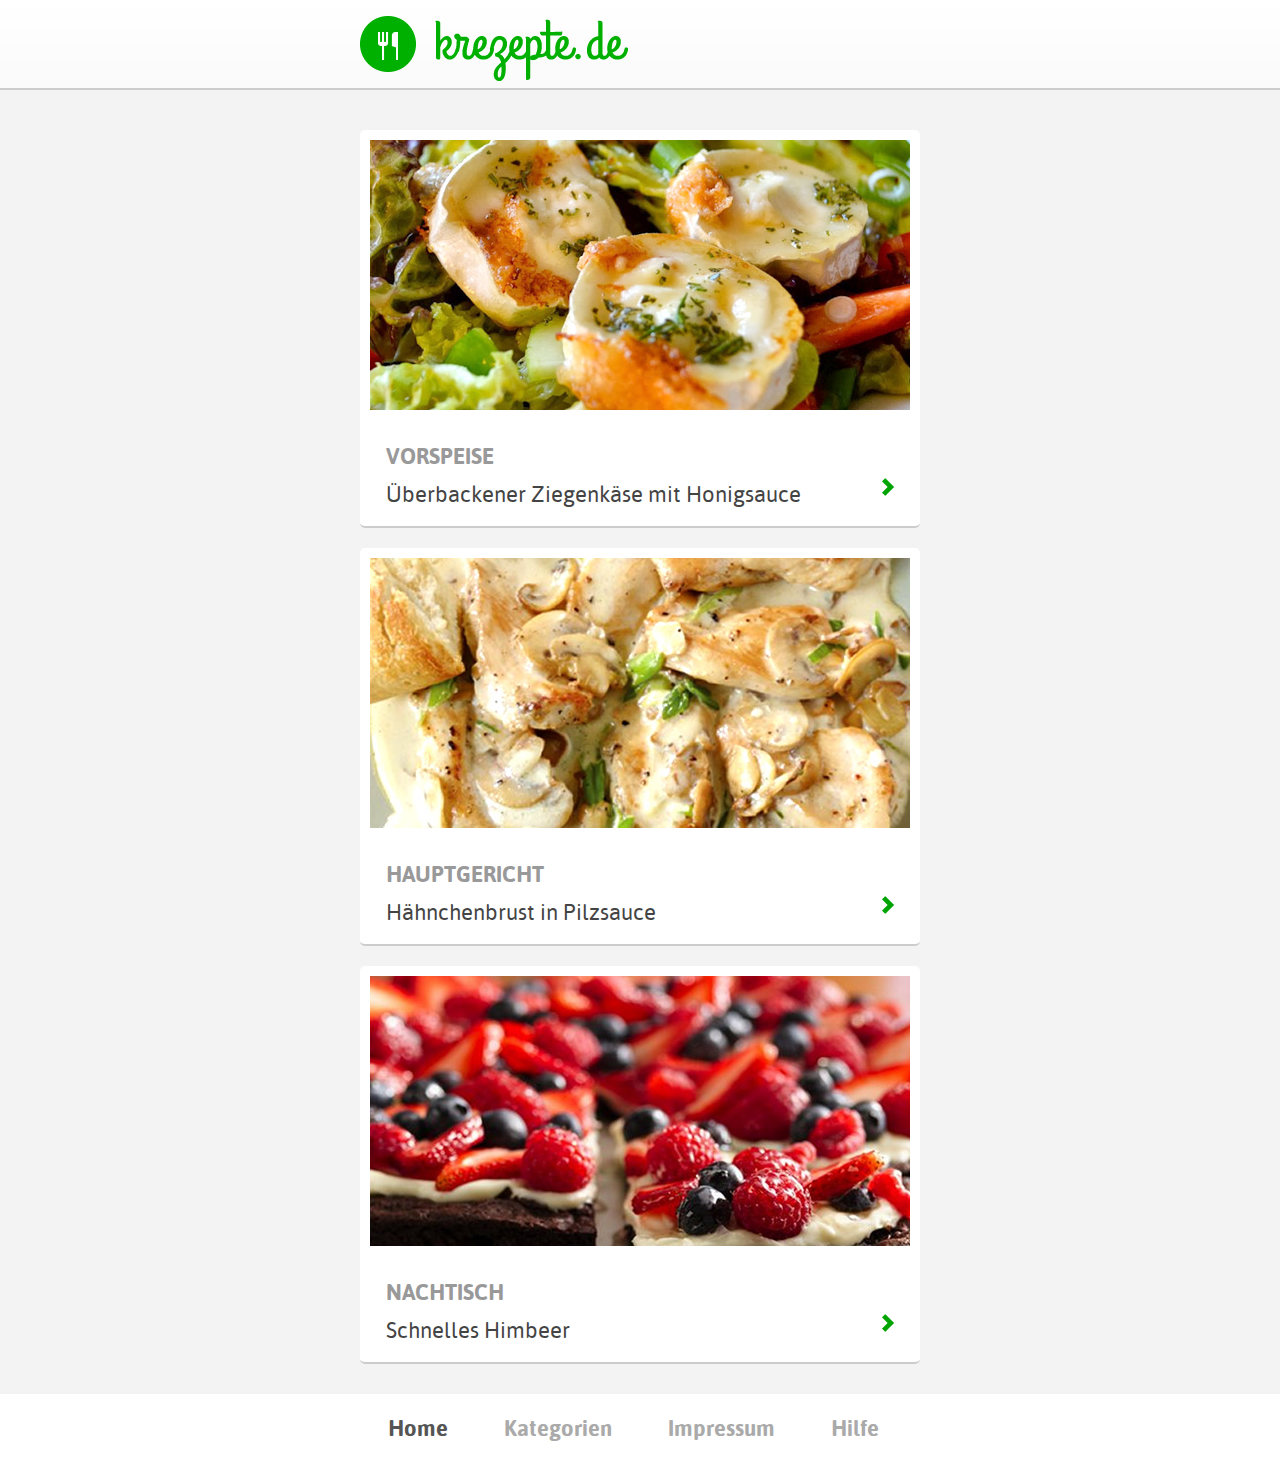
==== index.html @ dbdc3ba5 "Initial commit" ====
<!DOCTYPE html PUBLIC "-//W3C//DTD XHTML 1.0 Strict//EN"
	"http://www.w3.org/TR/xhtml1/DTD/xhtml1-strict.dtd">

<html xmlns="http://www.w3.org/1999/xhtml" xml:lang="en" lang="en">

<head>
	
	<meta http-equiv="Content-Type" content="text/html; charset=charset=ISO-8859-1"/>
	<meta id="viewport" name="viewport" content="width=device-width; initial-scale=1.0; maximum-scale=1.0; user-scalable=0;" />

	<title>Krezepte</title>
	
	<link href="css/reset.css" rel="stylesheet" type="text/css" />
	<link href="css/theme.css" rel="stylesheet" type="text/css" />
	
	<script type="text/javascript" src="js/jquery.js"></script>
	<script type="text/javascript" src="js/default.js"></script>
	
	
</head>

<body>
		
	<div id="header">
		<div class="holder">
			
			<a href="index.html"><img src="pix/logo.png" alt="logo" /></a>
			
		</div>
	</div><!-- #header -->
	
	
	<div class="holder">
		
	<div class="info-box">
		
		<img src="pix/food1.jpg" alt="food" />		
		
		<h1>Vorspeise</h1>
		<img class="arrow" src="pix/arrow.png" alt="arrow" />
		<p>�berbackener Ziegenk�se mit Honigsauce</p>
		
		<div class="clear"></div>
		
	</div><!-- .info-box -->
	
	
	<div class="info-box">
		
		<img src="pix/food2.jpg" alt="food" />
		
		<h1>Hauptgericht</h1>
		<img class="arrow" src="pix/arrow.png" alt="arrow" />
		<p>H�hnchenbrust in Pilzsauce</p>
		
		<div class="clear"></div>
		
	</div><!-- .info-box -->
	
	
	<div class="info-box">
		
		<img src="pix/food3.jpg" alt="food" />
		
		<h1>Nachtisch</h1>
		<img class="arrow" src="pix/arrow.png" alt="arrow" />
		<p>Schnelles Himbeer</p>
		
		<div class="clear"></div>
		
	</div><!-- .info-box -->
	
	</div><!-- .holder -->
	
	
	
	<div id="footer">
		<div class="holder">
		
			<ul>
				<li><a class="current-page" href="index.html">Home</a></li>
				<li><a href="detail.html">Kategorien</a></li>
				<li><a href="impressum.html">Impressum</a></li>
				<li><a href="index2.html">Hilfe</a></li>
				
				<div class="clear"></div>
			</ul>
		
		</div>
	</div><!-- #footer -->
	
	
	
	<div class="popup">
		
		<div class="popup-border not-clickable">
			<div class="popup-box">
				
				<p>Lorem ipsum dolor sit amet, consectetur adipisicing elit, sed do eiusmod tempor incididunt ut labore et dolore magna aliqua.</p>
				
				<form>
					<input class="input" type="tel" name="number" value="" placeholder="079 XXX XX XX" maxlength="10" />
					<input type="submit" name="submit" value="Weiter" class="popup-button" />
				</form>
				
			</div><!-- .popup-box -->
		</div><!-- .popup-border -->
		
	</div><!-- .popup -->

</body>

</html>
---- css/theme.css ----
/**********************/
/*       FONTS        */
/**********************/

@font-face {
    font-family: 'asap';
    src: url('../fonts/asap-bold-webfont.eot');
    src: url('../fonts/asap-bold-webfont.eot?#iefix') format('embedded-opentype'),
         url('../fonts/asap-bold-webfont.woff') format('woff'),
         url('../fonts/asap-bold-webfont.ttf') format('truetype'),
         url('../fonts/asap-bold-webfont.svg#asapbold') format('svg');
    font-weight: bold;
    font-style: normal;

}
@media screen and (-webkit-min-device-pixel-ratio: 0) {
    @font-face {
        font-family: 'asap-bold';
        src: url('../fonts/asap-bold-webfont.svg#asapbold') format('svg');
    }
}




@font-face {
    font-family: 'asap';
    src: url('../fonts/asap-regular-webfont.eot');
    src: url('../fonts/asap-regular-webfont.eot?#iefix') format('embedded-opentype'),
         url('../fonts/asap-regular-webfont.woff') format('woff'),
         url('../fonts/asap-regular-webfont.ttf') format('truetype'),
         url('../fonts/asap-regular-webfont.svg#asapregular') format('svg');
    font-weight: normal;
    font-style: normal;

}
@media screen and (-webkit-min-device-pixel-ratio: 0) {
    @font-face {
        font-family: 'asap-regular';
        src: url('../fonts/asap-regular-webfont.svg#asapregular') format('svg');
    }
}


/*********************/
/*      GENERAL      */
/*********************/

body{
	background-color: #f3f3f3;
	font-family: "asap", "Arial", sans-serif;
	font-size: 22px;
	line-height: 32px;
}
h1{
	margin: 0 0 6px 16px;
	text-transform: uppercase;
	font-weight: bold;
	color: #999;
}
h2{
	margin: 0 0 6px 16px;
	font-weight: bold;
	color: #444;
}
p{
	color: #444;
	margin: 0 0 6px 16px;
}

.current-page{
	color: #555;
}
.holder{
	width: 560px;
	margin: 0 auto;
	padding: 0 40px;
}


/**********************/
/*      HEADER        */
/**********************/

#header{
	min-width: 640px;
	height: 88px;
	margin: 0 0 40px 0;
	border-bottom: 2px solid #ccc;
	background-image: url("../pix/header-background.png");
	background-repeat: repeat-x;
	background-position: top left;
}


/***********************/
/*      CONTENT        */
/***********************/

.info-box{
	margin: 0 0 20px 0;
	padding: 10px;
	background-color: #fff;
	border-bottom: 2px solid #ccc;
	-webkit-border-radius: 5px;
	   -moz-border-radius: 5px;
		border-radius: 5px;
	cursor: pointer;
}
	.info-box img{
		margin: 0 0 22px 0;
	}
	.info-box .arrow{
		float: right;
		margin: 0 16px 0 0;
	}
.button{
	height: 50px;
	margin: 30px 0 30px 0;
	padding: 20px 0 0 0;
	-webkit-border-radius: 5px;
	   -moz-border-radius: 5px;
		border-radius: 5px;
	background-color: #00b000;
	cursor: pointer;
	text-align: center;
	font-size: 24px;
	font-weight: bold;
}
	.button img{
		position: relative;
		top: 5px;
		margin: 0 10px 0 0;
	}
	.button p{
		display: inline-block;
		margin: 0 0 10px 0;
		color: #fff;
	}


/***********************/
/*      FOOTER         */
/***********************/

#footer{
	min-width: 640px;
	height: 72px;
	margin: 30px 0 0 0;
	background-color: #fff;
}
	#footer li{
		display: block;
		float: left;
		padding: 18px 28px;
		font-weight: bold;
		color: #aaa;
	}


/**********************/
/*       POPUP        */
/**********************/

.popup{
	display: none;
	position: fixed;
	top: 0;
	left: 0;
	width: 100%;
	height: 100%;
	background-color: rgba(255, 255, 255, 0.5);
	font-weight: bold;
	font-size: 22px;
	text-align: center;
}
	.popup-border{
		position: relative;
		top: 20%;
		width: 80%;
		max-width: 564px;
		margin: 0 auto;
		padding: 8px;
		-webkit-border-radius: 12px;
		   -moz-border-radius: 12px;
		        border-radius: 12px;
		background: rgba(0, 0, 0, 0.2);
	}
	.popup-box{
		padding: 40px;
		background-color: #fff;
	}
	.popup input{
		display: block;
		-moz-box-sizing:border-box;
		     box-sizing:border-box;
		width: 100%;
		padding: 26px;
		border: none;
		-webkit-border-radius: 5px;
		   -moz-border-radius: 5px;
		        border-radius: 5px;
		text-align: center;
		font-size: 22px;
	}
	.popup p{
		margin:  0 0 40px 0;
	}
	.input{
		margin: 0 0 30px 0;
		color: #878787;
                -webkit-box-shadow: inset 0 0 10px #aaa;
		   -moz-box-shadow: inset 0 0 10px #aaa;
                        box-shadow: inset 0 0 10px #aaa;
	}
	.popup-button{
		background-color: #00b000;
		cursor: pointer;
		font-weight: bold;
		color: #fff;
	}
	.popup .notif{
		margin: 30px 0 0 0;
		font-weight: normal;
		text-decoration: underline;
	}
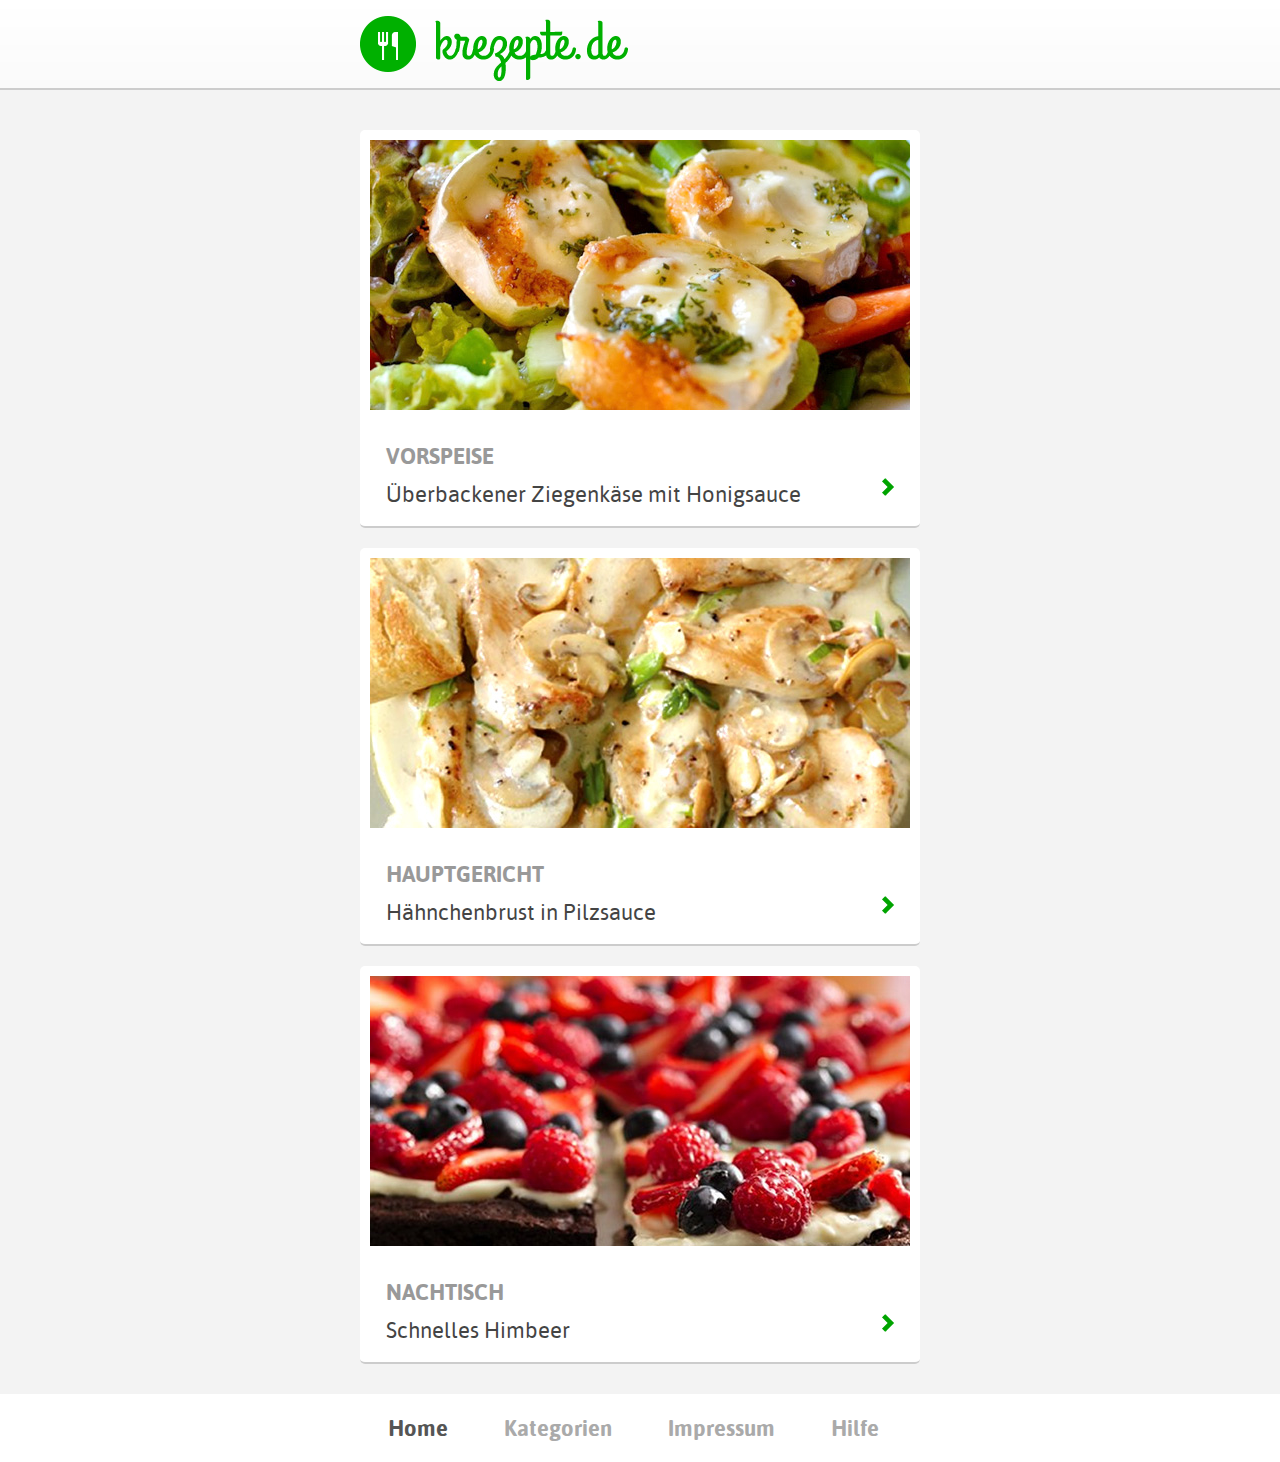
==== commit 1cfd9f50: "Responsive and popup functionality" ====
--- a/index.html
+++ b/index.html
@@ -12,6 +12,7 @@
 	
 	<link href="css/reset.css" rel="stylesheet" type="text/css" />
 	<link href="css/theme.css" rel="stylesheet" type="text/css" />
+	<link href="css/responsive.css" rel="stylesheet" type="text/css" />
 	
 	<script type="text/javascript" src="js/jquery.js"></script>
 	<script type="text/javascript" src="js/default.js"></script>
@@ -31,10 +32,12 @@
 	
 	
 	<div class="holder">
-		
+	
+	
+	<a href="detail1.html">
 	<div class="info-box">
 		
-		<img src="pix/food1.jpg" alt="food" />		
+		<img class="info-image" src="pix/food1.jpg" alt="food" />		
 		
 		<h1>Vorspeise</h1>
 		<img class="arrow" src="pix/arrow.png" alt="arrow" />
@@ -43,11 +46,13 @@
 		<div class="clear"></div>
 		
 	</div><!-- .info-box -->
+	</a>
 	
 	
+	<a href="detail2.html">
 	<div class="info-box">
 		
-		<img src="pix/food2.jpg" alt="food" />
+		<img class="info-image" src="pix/food2.jpg" alt="food" />
 		
 		<h1>Hauptgericht</h1>
 		<img class="arrow" src="pix/arrow.png" alt="arrow" />
@@ -56,11 +61,13 @@
 		<div class="clear"></div>
 		
 	</div><!-- .info-box -->
+	</a>
 	
 	
+	<a href="detail3.html">
 	<div class="info-box">
 		
-		<img src="pix/food3.jpg" alt="food" />
+		<img class="info-image" src="pix/food3.jpg" alt="food" />
 		
 		<h1>Nachtisch</h1>
 		<img class="arrow" src="pix/arrow.png" alt="arrow" />
@@ -69,6 +76,7 @@
 		<div class="clear"></div>
 		
 	</div><!-- .info-box -->
+	</a>
 	
 	</div><!-- .holder -->
 	
@@ -79,7 +87,7 @@
 		
 			<ul>
 				<li><a class="current-page" href="index.html">Home</a></li>
-				<li><a href="detail.html">Kategorien</a></li>
+				<li><a href="detail1.html">Kategorien</a></li>
 				<li><a href="impressum.html">Impressum</a></li>
 				<li><a href="index2.html">Hilfe</a></li>
 				
@@ -91,7 +99,7 @@
 	
 	
 	
-	<div class="popup">
+	<div class="popup js-popup1">
 		
 		<div class="popup-border not-clickable">
 			<div class="popup-box">
@@ -100,13 +108,31 @@
 				
 				<form>
 					<input class="input" type="tel" name="number" value="" placeholder="079 XXX XX XX" maxlength="10" />
-					<input type="submit" name="submit" value="Weiter" class="popup-button" />
+					<input type="submit" name="submit" value="Weiter" class="popup-button js-trigger-pin" />
 				</form>
 				
 			</div><!-- .popup-box -->
 		</div><!-- .popup-border -->
 		
-	</div><!-- .popup -->
+	</div><!-- .popup .js-popup1 -->
+	
+	<div class="popup js-popup2">
+		
+		<div class="popup-border not-clickable">
+			<div class="popup-box">
+				
+				<p>Lorem ipsum dolor sit amet, consectetur adipisicing elit, sed do eiusmod tempor incididunt ut labore et dolore magna aliqua.</p>
+				
+				<form>
+					<input class="input" type="tel" name="number" value="" placeholder="3 Digit Pin" maxlength="3" />
+					<input type="submit" name="submit" value="Kaufen" class="popup-button" />
+				</form>
+				<p class="notif"><a href="#">PIN Nochmal Senden</a></p>
+				
+			</div><!-- .popup-box -->
+		</div><!-- .popup-border -->
+		
+	</div><!-- .popup .js-popup2 -->
 
 </body>
 
--- a/css/theme.css
+++ b/css/theme.css
@@ -59,7 +59,7 @@
 	color: #999;
 }
 h2{
-	margin: 0 0 6px 16px;
+	margin: 20px 0 6px 16px;
 	font-weight: bold;
 	color: #444;
 }
@@ -72,9 +72,9 @@
 	color: #555;
 }
 .holder{
-	width: 560px;
+	width: 100%;
+	max-width: 560px;
 	margin: 0 auto;
-	padding: 0 40px;
 }
 
 
@@ -83,7 +83,6 @@
 /**********************/
 
 #header{
-	min-width: 640px;
 	height: 88px;
 	margin: 0 0 40px 0;
 	border-bottom: 2px solid #ccc;
@@ -107,8 +106,9 @@
 		border-radius: 5px;
 	cursor: pointer;
 }
-	.info-box img{
+	.info-image{
 		margin: 0 0 22px 0;
+		width: 100%;
 	}
 	.info-box .arrow{
 		float: right;
@@ -144,13 +144,13 @@
 /***********************/
 
 #footer{
-	min-width: 640px;
-	height: 72px;
 	margin: 30px 0 0 0;
 	background-color: #fff;
 }
 	#footer li{
 		display: block;
+		-moz-box-sizing:border-box;
+		     box-sizing:border-box;
 		float: left;
 		padding: 18px 28px;
 		font-weight: bold;
--- a/css/responsive.css
+++ b/css/responsive.css
@@ -0,0 +1,5 @@
+@media all and (max-width: 560px){
+    #footer li{
+        width: 100%;
+    }
+}